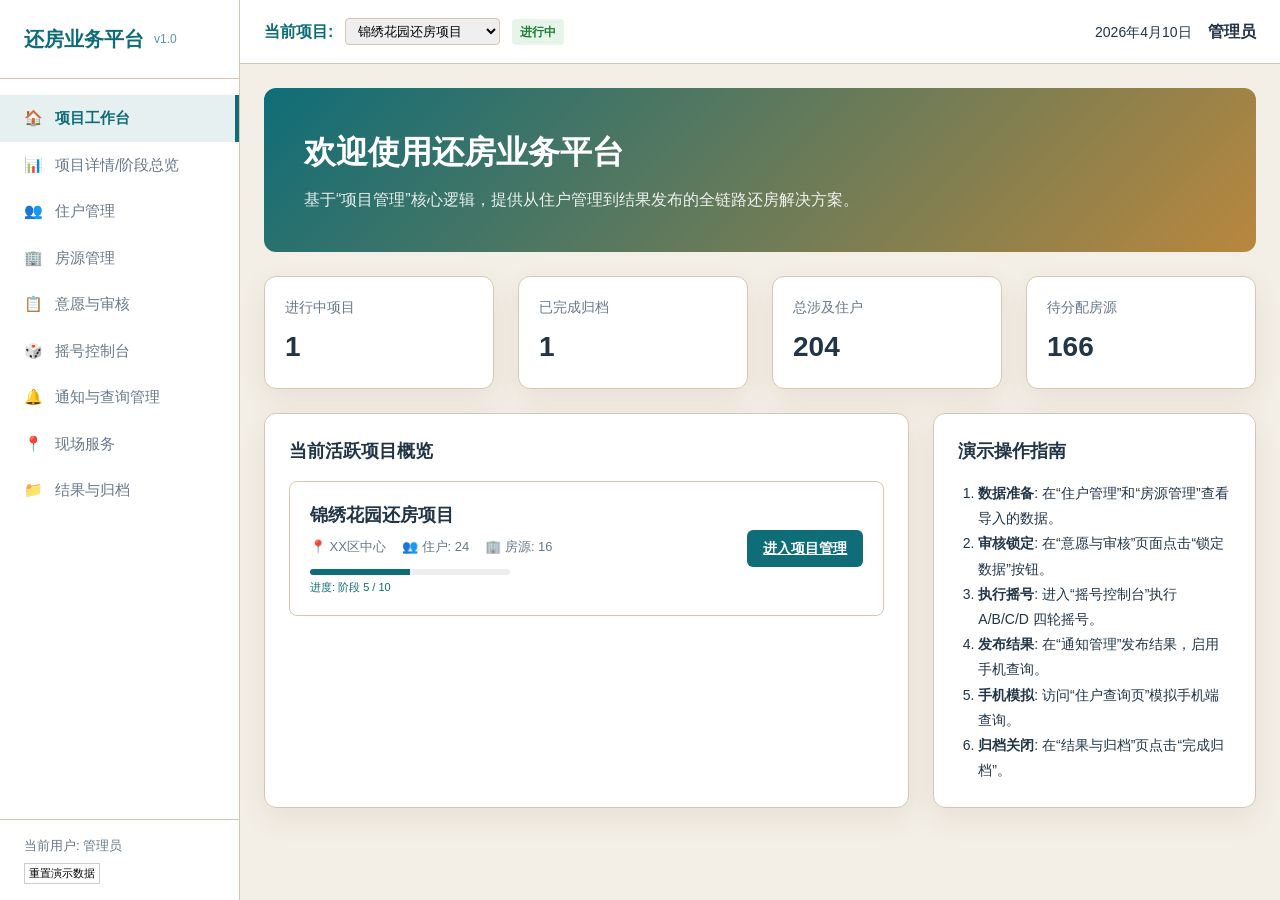
==== prototype/index.html @ 86dc500d "添加策划方案和第一版原型" ====
<!DOCTYPE html>
<html lang="zh-CN">
<head>
  <meta charset="UTF-8">
  <meta name="viewport" content="width=device-width, initial-scale=1.0">
  <title>还房业务平台 - 项目工作台</title>
  <link rel="stylesheet" href="assets/css/style.css">
</head>
<body>
  <div class="sidebar"></div>
  <div class="main">
    <div class="top-bar"></div>
    <div class="content">
      <div class="hero-section" style="background: linear-gradient(135deg, var(--accent), var(--gold)); color: #fff; padding: 40px; border-radius: var(--radius); margin-bottom: 24px;">
        <h1 style="font-size: 32px; margin-bottom: 12px;">欢迎使用还房业务平台</h1>
        <p style="opacity: 0.9; font-size: 16px;">基于“项目管理”核心逻辑，提供从住户管理到结果发布的全链路还房解决方案。</p>
      </div>

      <div style="display: grid; grid-template-columns: repeat(4, 1fr); gap: 24px; margin-bottom: 24px;">
        <div class="card" style="margin-bottom: 0; padding: 20px;">
          <div style="font-size: 14px; color: var(--muted); margin-bottom: 8px;">进行中项目</div>
          <div style="font-size: 28px; font-weight: 700;">1</div>
        </div>
        <div class="card" style="margin-bottom: 0; padding: 20px;">
          <div style="font-size: 14px; color: var(--muted); margin-bottom: 8px;">已完成归档</div>
          <div style="font-size: 28px; font-weight: 700;">1</div>
        </div>
        <div class="card" style="margin-bottom: 0; padding: 20px;">
          <div style="font-size: 14px; color: var(--muted); margin-bottom: 8px;">总涉及住户</div>
          <div style="font-size: 28px; font-weight: 700;">204</div>
        </div>
        <div class="card" style="margin-bottom: 0; padding: 20px;">
          <div style="font-size: 14px; color: var(--muted); margin-bottom: 8px;">待分配房源</div>
          <div style="font-size: 28px; font-weight: 700;">166</div>
        </div>
      </div>

      <div style="display: grid; grid-template-columns: 2fr 1fr; gap: 24px;">
        <div class="card">
          <div class="card-title">当前活跃项目概览</div>
          <div id="project-list">
            <!-- Project cards will be rendered here -->
          </div>
        </div>
        <div class="card">
          <div class="card-title">演示操作指南</div>
          <div style="font-size: 14px; line-height: 1.8;">
            <ol style="padding-left: 20px;">
              <li><strong>数据准备</strong>: 在“住户管理”和“房源管理”查看导入的数据。</li>
              <li><strong>审核锁定</strong>: 在“意愿与审核”页面点击“锁定数据”按钮。</li>
              <li><strong>执行摇号</strong>: 进入“摇号控制台”执行 A/B/C/D 四轮摇号。</li>
              <li><strong>发布结果</strong>: 在“通知管理”发布结果，启用手机查询。</li>
              <li><strong>手机模拟</strong>: 访问“住户查询页”模拟手机端查询。</li>
              <li><strong>归档关闭</strong>: 在“结果与归档”页点击“完成归档”。</li>
            </ol>
          </div>
        </div>
      </div>
    </div>
  </div>

  <script src="assets/js/app.js"></script>
  <script>
    document.addEventListener('DOMContentLoaded', () => {
      UI.renderSidebar('index');
      UI.renderTopBar();

      const project = PrototypeState.getCurrentProject();
      const projectList = document.getElementById('project-list');
      
      projectList.innerHTML = `
        <div style="border: 1px solid var(--line); border-radius: 8px; padding: 20px; display: flex; justify-content: space-between; align-items: center;">
          <div>
            <h3 style="margin-bottom: 8px; font-size: 18px;">${project.name}</h3>
            <div style="font-size: 13px; color: var(--muted); display: flex; gap: 16px;">
              <span>📍 ${project.location}</span>
              <span>👥 住户: ${project.totalHouseholds}</span>
              <span>🏢 房源: ${project.totalUnits}</span>
            </div>
            <div style="margin-top: 12px; height: 6px; width: 200px; background: #eee; border-radius: 3px; overflow: hidden;">
              <div style="width: ${project.currentStage * 10}%; height: 100%; background: var(--accent);"></div>
            </div>
            <div style="font-size: 11px; margin-top: 4px; color: var(--accent);">进度: 阶段 ${project.currentStage} / 10</div>
          </div>
          <a href="project-overview.html" class="btn btn-primary">进入项目管理</a>
        </div>
      `;
    });
  </script>
</body>
</html>
---- prototype/assets/css/style.css ----
:root {
  --bg: #f4efe6;
  --paper: rgba(255, 251, 245, 0.96);
  --ink: #213547;
  --muted: #66788a;
  --line: #d7c7b0;
  --accent: #0f6d78;
  --accent-soft: rgba(15, 109, 120, 0.1);
  --gold: #b9873d;
  --gold-soft: rgba(185, 135, 61, 0.1);
  --shadow: 0 10px 30px rgba(58, 46, 28, 0.08);
  --radius: 12px;
  --sidebar-width: 240px;
}

* {
  box-sizing: border-box;
  margin: 0;
  padding: 0;
}

body {
  font-family: "PingFang SC", "Hiragino Sans GB", "Microsoft YaHei", sans-serif;
  color: var(--ink);
  background: var(--bg);
  line-height: 1.5;
  display: flex;
  min-height: 100vh;
}

/* Sidebar */
.sidebar {
  width: var(--sidebar-width);
  background: #fff;
  border-right: 1px solid var(--line);
  display: flex;
  flex-direction: column;
  position: fixed;
  height: 100vh;
  z-index: 100;
}

.sidebar-header {
  padding: 24px;
  border-bottom: 1px solid var(--line);
}

.sidebar-logo {
  font-size: 20px;
  font-weight: 700;
  color: var(--accent);
  display: flex;
  align-items: center;
  gap: 10px;
}

.sidebar-nav {
  flex: 1;
  padding: 16px 0;
  overflow-y: auto;
}

.nav-item {
  display: flex;
  align-items: center;
  gap: 12px;
  padding: 12px 24px;
  color: var(--muted);
  text-decoration: none;
  font-size: 15px;
  transition: all 0.2s;
}

.nav-item:hover {
  background: var(--accent-soft);
  color: var(--accent);
}

.nav-item.active {
  background: var(--accent-soft);
  color: var(--accent);
  font-weight: 600;
  border-right: 4px solid var(--accent);
}

.sidebar-footer {
  padding: 16px 24px;
  border-top: 1px solid var(--line);
  font-size: 13px;
  color: var(--muted);
}

/* Main Content */
.main {
  flex: 1;
  margin-left: var(--sidebar-width);
  display: flex;
  flex-direction: column;
}

.top-bar {
  height: 64px;
  background: #fff;
  border-bottom: 1px solid var(--line);
  display: flex;
  align-items: center;
  justify-content: space-between;
  padding: 0 24px;
  position: sticky;
  top: 0;
  z-index: 90;
}

.project-selector {
  display: flex;
  align-items: center;
  gap: 12px;
}

.content {
  padding: 24px;
  flex: 1;
}

/* Common UI Elements */
.card {
  background: #fff;
  border-radius: var(--radius);
  border: 1px solid var(--line);
  box-shadow: var(--shadow);
  padding: 24px;
  margin-bottom: 24px;
}

.card-title {
  font-size: 18px;
  font-weight: 700;
  margin-bottom: 16px;
  display: flex;
  align-items: center;
  justify-content: space-between;
}

.btn {
  padding: 8px 16px;
  border-radius: 6px;
  font-size: 14px;
  font-weight: 600;
  cursor: pointer;
  border: none;
  transition: all 0.2s;
  display: inline-flex;
  align-items: center;
  gap: 8px;
}

.btn-primary {
  background: var(--accent);
  color: #fff;
}

.btn-primary:hover {
  background: #0d5d67;
}

.btn-secondary {
  background: #fff;
  color: var(--ink);
  border: 1px solid var(--line);
}

.btn-secondary:hover {
  background: var(--bg);
}

.btn-gold {
  background: var(--gold);
  color: #fff;
}

.badge {
  padding: 4px 8px;
  border-radius: 4px;
  font-size: 12px;
  font-weight: 600;
}

.badge-success { background: #e6f4ea; color: #1e7e34; }
.badge-warning { background: #fff4e6; color: #d97706; }
.badge-danger { background: #fdf2f2; color: #9b1c1c; }
.badge-info { background: #eff6ff; color: #1e40af; }

.table-container {
  overflow-x: auto;
}

table {
  width: 100%;
  border-collapse: collapse;
}

th {
  text-align: left;
  padding: 12px;
  border-bottom: 2px solid var(--line);
  font-size: 13px;
  color: var(--muted);
  font-weight: 600;
}

td {
  padding: 12px;
  border-bottom: 1px solid var(--line);
  font-size: 14px;
}

/* Mobile Query View */
.mobile-view {
  max-width: 480px;
  margin: 0 auto;
  background: #f8f9fa;
  min-height: 100vh;
  box-shadow: 0 0 40px rgba(0,0,0,0.1);
}

/* Utilities */
.text-muted { color: var(--muted); }
.mt-4 { margin-top: 16px; }
.mb-4 { margin-bottom: 16px; }
.flex { display: flex; }
.items-center { align-items: center; }
.justify-between { justify-content: space-between; }
.gap-2 { gap: 8px; }
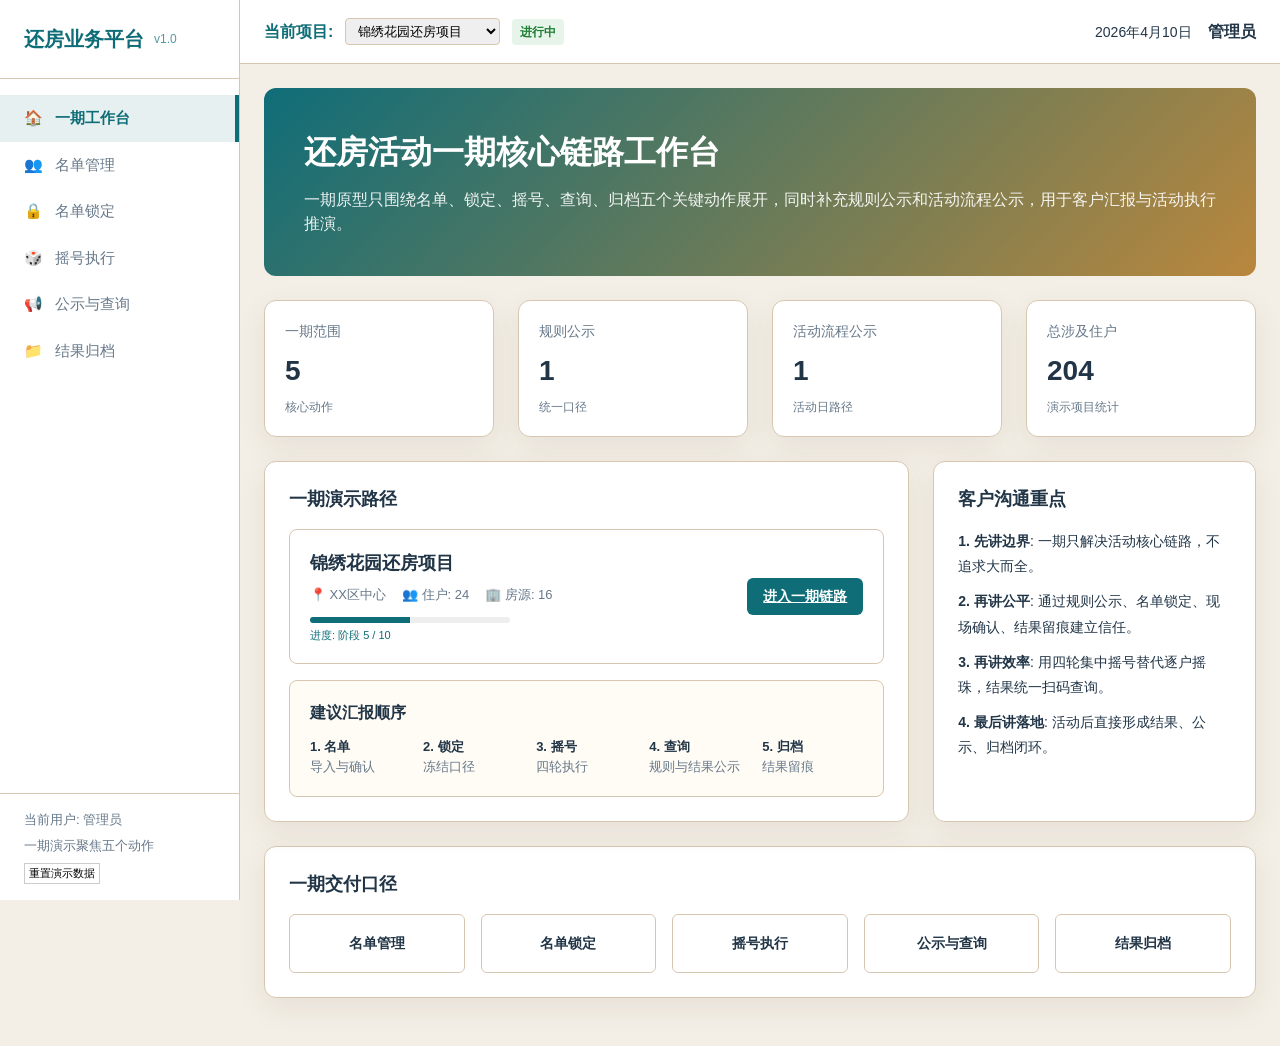
==== commit 8afda239: "重新整理系统原型" ====
--- a/prototype/index.html
+++ b/prototype/index.html
@@ -3,7 +3,7 @@
 <head>
   <meta charset="UTF-8">
   <meta name="viewport" content="width=device-width, initial-scale=1.0">
-  <title>还房业务平台 - 项目工作台</title>
+  <title>还房活动一期工作台</title>
   <link rel="stylesheet" href="assets/css/style.css">
 </head>
 <body>
@@ -12,48 +12,59 @@
     <div class="top-bar"></div>
     <div class="content">
       <div class="hero-section" style="background: linear-gradient(135deg, var(--accent), var(--gold)); color: #fff; padding: 40px; border-radius: var(--radius); margin-bottom: 24px;">
-        <h1 style="font-size: 32px; margin-bottom: 12px;">欢迎使用还房业务平台</h1>
-        <p style="opacity: 0.9; font-size: 16px;">基于“项目管理”核心逻辑，提供从住户管理到结果发布的全链路还房解决方案。</p>
+        <h1 style="font-size: 32px; margin-bottom: 12px;">还房活动一期核心链路工作台</h1>
+        <p style="opacity: 0.92; font-size: 16px;">一期原型只围绕名单、锁定、摇号、查询、归档五个关键动作展开，同时补充规则公示和活动流程公示，用于客户汇报与活动执行推演。</p>
       </div>
 
       <div style="display: grid; grid-template-columns: repeat(4, 1fr); gap: 24px; margin-bottom: 24px;">
         <div class="card" style="margin-bottom: 0; padding: 20px;">
-          <div style="font-size: 14px; color: var(--muted); margin-bottom: 8px;">进行中项目</div>
-          <div style="font-size: 28px; font-weight: 700;">1</div>
+          <div style="font-size: 14px; color: var(--muted); margin-bottom: 8px;">一期范围</div>
+          <div style="font-size: 28px; font-weight: 700;">5</div>
+          <div style="font-size: 12px; color: var(--muted); margin-top: 6px;">核心动作</div>
         </div>
         <div class="card" style="margin-bottom: 0; padding: 20px;">
-          <div style="font-size: 14px; color: var(--muted); margin-bottom: 8px;">已完成归档</div>
+          <div style="font-size: 14px; color: var(--muted); margin-bottom: 8px;">规则公示</div>
           <div style="font-size: 28px; font-weight: 700;">1</div>
+          <div style="font-size: 12px; color: var(--muted); margin-top: 6px;">统一口径</div>
+        </div>
+        <div class="card" style="margin-bottom: 0; padding: 20px;">
+          <div style="font-size: 14px; color: var(--muted); margin-bottom: 8px;">活动流程公示</div>
+          <div style="font-size: 28px; font-weight: 700;">1</div>
+          <div style="font-size: 12px; color: var(--muted); margin-top: 6px;">活动日路径</div>
         </div>
         <div class="card" style="margin-bottom: 0; padding: 20px;">
           <div style="font-size: 14px; color: var(--muted); margin-bottom: 8px;">总涉及住户</div>
           <div style="font-size: 28px; font-weight: 700;">204</div>
-        </div>
-        <div class="card" style="margin-bottom: 0; padding: 20px;">
-          <div style="font-size: 14px; color: var(--muted); margin-bottom: 8px;">待分配房源</div>
-          <div style="font-size: 28px; font-weight: 700;">166</div>
+          <div style="font-size: 12px; color: var(--muted); margin-top: 6px;">演示项目统计</div>
         </div>
       </div>
 
       <div style="display: grid; grid-template-columns: 2fr 1fr; gap: 24px;">
         <div class="card">
-          <div class="card-title">当前活跃项目概览</div>
+          <div class="card-title">一期演示路径</div>
           <div id="project-list">
             <!-- Project cards will be rendered here -->
           </div>
         </div>
         <div class="card">
-          <div class="card-title">演示操作指南</div>
+          <div class="card-title">客户沟通重点</div>
           <div style="font-size: 14px; line-height: 1.8;">
-            <ol style="padding-left: 20px;">
-              <li><strong>数据准备</strong>: 在“住户管理”和“房源管理”查看导入的数据。</li>
-              <li><strong>审核锁定</strong>: 在“意愿与审核”页面点击“锁定数据”按钮。</li>
-              <li><strong>执行摇号</strong>: 进入“摇号控制台”执行 A/B/C/D 四轮摇号。</li>
-              <li><strong>发布结果</strong>: 在“通知管理”发布结果，启用手机查询。</li>
-              <li><strong>手机模拟</strong>: 访问“住户查询页”模拟手机端查询。</li>
-              <li><strong>归档关闭</strong>: 在“结果与归档”页点击“完成归档”。</li>
-            </ol>
+            <div style="margin-bottom: 10px;"><strong>1. 先讲边界</strong>: 一期只解决活动核心链路，不追求大而全。</div>
+            <div style="margin-bottom: 10px;"><strong>2. 再讲公平</strong>: 通过规则公示、名单锁定、现场确认、结果留痕建立信任。</div>
+            <div style="margin-bottom: 10px;"><strong>3. 再讲效率</strong>: 用四轮集中摇号替代逐户摇珠，结果统一扫码查询。</div>
+            <div><strong>4. 最后讲落地</strong>: 活动后直接形成结果、公示、归档闭环。</div>
           </div>
+        </div>
+      </div>
+
+      <div class="card">
+        <div class="card-title">一期交付口径</div>
+        <div style="display: grid; grid-template-columns: repeat(5, 1fr); gap: 16px;">
+          <a href="households.html" class="btn btn-secondary" style="justify-content: center; padding: 18px 12px; text-decoration: none;">名单管理</a>
+          <a href="review.html" class="btn btn-secondary" style="justify-content: center; padding: 18px 12px; text-decoration: none;">名单锁定</a>
+          <a href="lottery.html" class="btn btn-secondary" style="justify-content: center; padding: 18px 12px; text-decoration: none;">摇号执行</a>
+          <a href="notifications.html" class="btn btn-secondary" style="justify-content: center; padding: 18px 12px; text-decoration: none;">公示与查询</a>
+          <a href="archive.html" class="btn btn-secondary" style="justify-content: center; padding: 18px 12px; text-decoration: none;">结果归档</a>
         </div>
       </div>
     </div>
@@ -69,7 +80,7 @@
       const projectList = document.getElementById('project-list');
       
       projectList.innerHTML = `
-        <div style="border: 1px solid var(--line); border-radius: 8px; padding: 20px; display: flex; justify-content: space-between; align-items: center;">
+        <div style="border: 1px solid var(--line); border-radius: 8px; padding: 20px; margin-bottom: 16px; display: flex; justify-content: space-between; align-items: center;">
           <div>
             <h3 style="margin-bottom: 8px; font-size: 18px;">${project.name}</h3>
             <div style="font-size: 13px; color: var(--muted); display: flex; gap: 16px;">
@@ -82,7 +93,17 @@
             </div>
             <div style="font-size: 11px; margin-top: 4px; color: var(--accent);">进度: 阶段 ${project.currentStage} / 10</div>
           </div>
-          <a href="project-overview.html" class="btn btn-primary">进入项目管理</a>
+          <a href="households.html" class="btn btn-primary">进入一期链路</a>
+        </div>
+        <div style="border: 1px solid var(--line); border-radius: 8px; padding: 20px; background: var(--paper);">
+          <div style="font-weight: 700; margin-bottom: 12px;">建议汇报顺序</div>
+          <div style="display: grid; grid-template-columns: repeat(5, 1fr); gap: 12px; font-size: 13px; color: var(--muted);">
+            <div><strong style="display: block; color: var(--ink);">1. 名单</strong>导入与确认</div>
+            <div><strong style="display: block; color: var(--ink);">2. 锁定</strong>冻结口径</div>
+            <div><strong style="display: block; color: var(--ink);">3. 摇号</strong>四轮执行</div>
+            <div><strong style="display: block; color: var(--ink);">4. 查询</strong>规则与结果公示</div>
+            <div><strong style="display: block; color: var(--ink);">5. 归档</strong>结果留痕</div>
+          </div>
         </div>
       `;
     });
